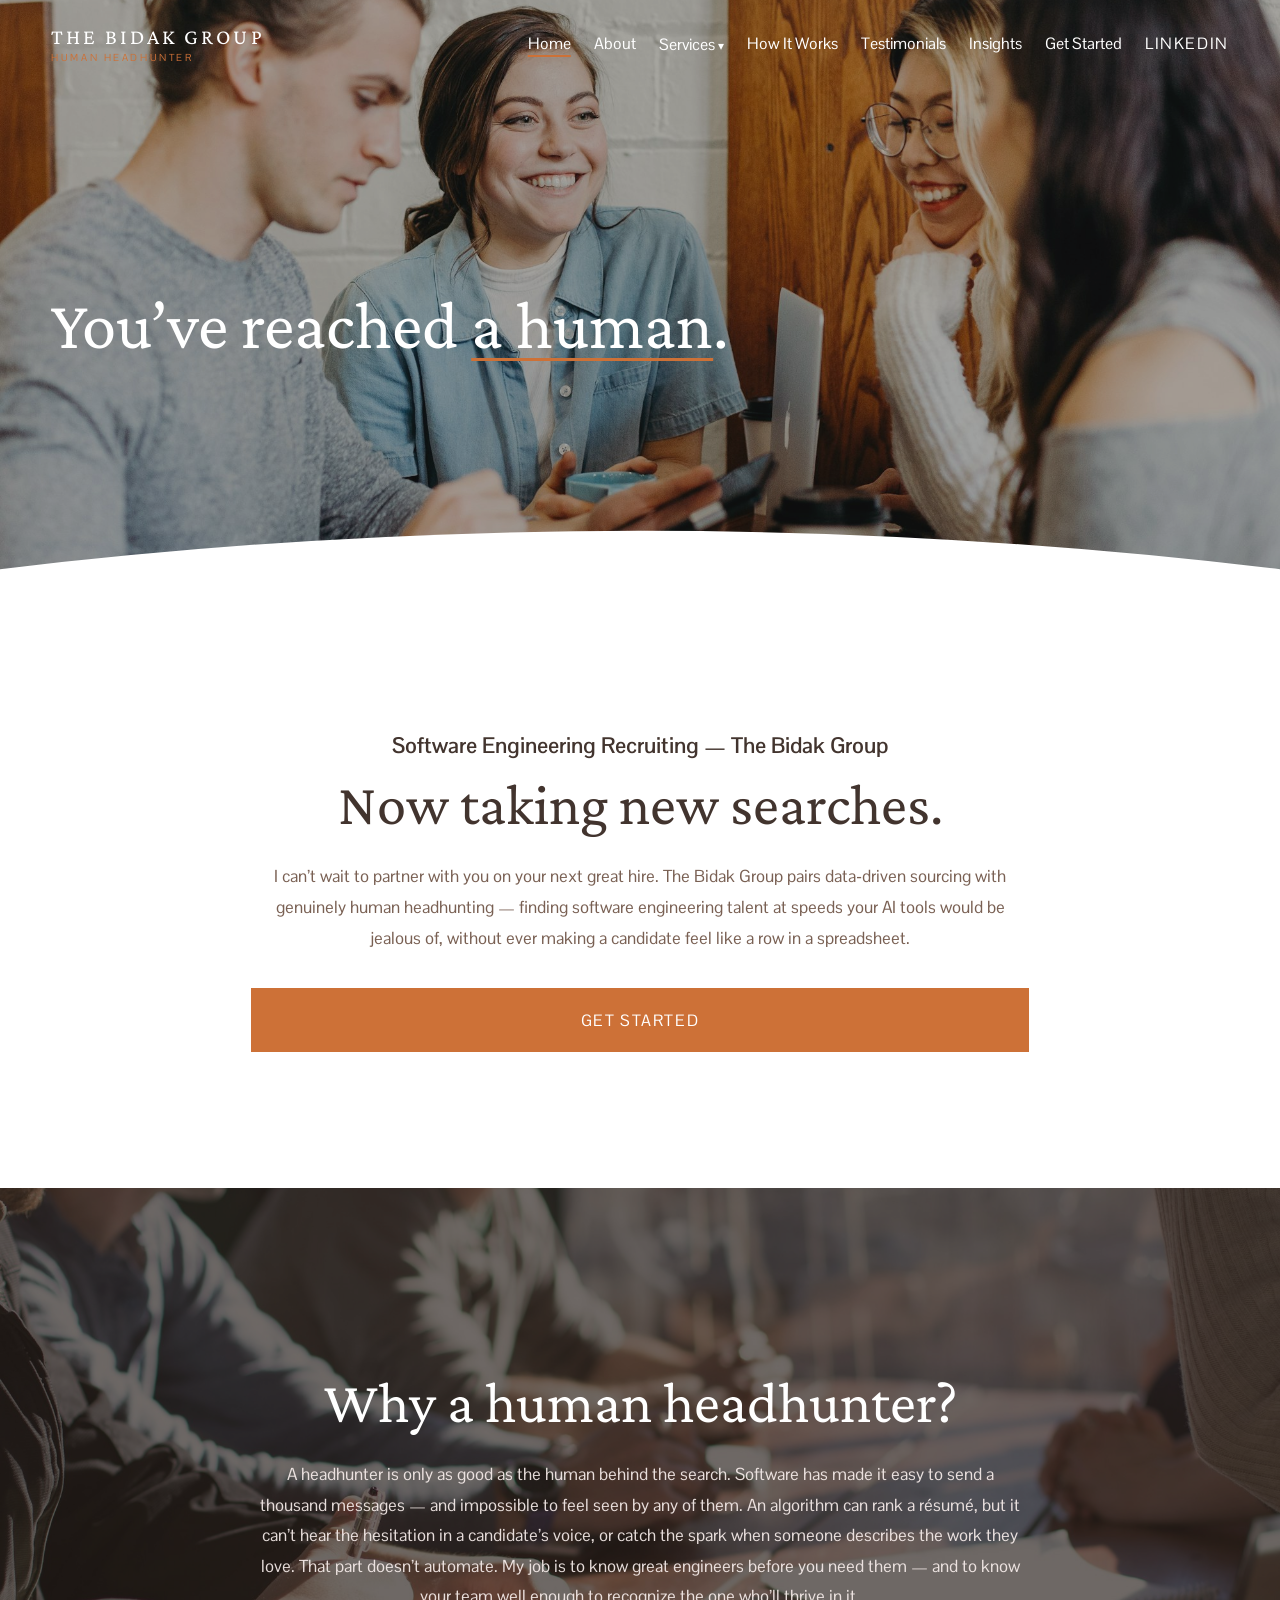
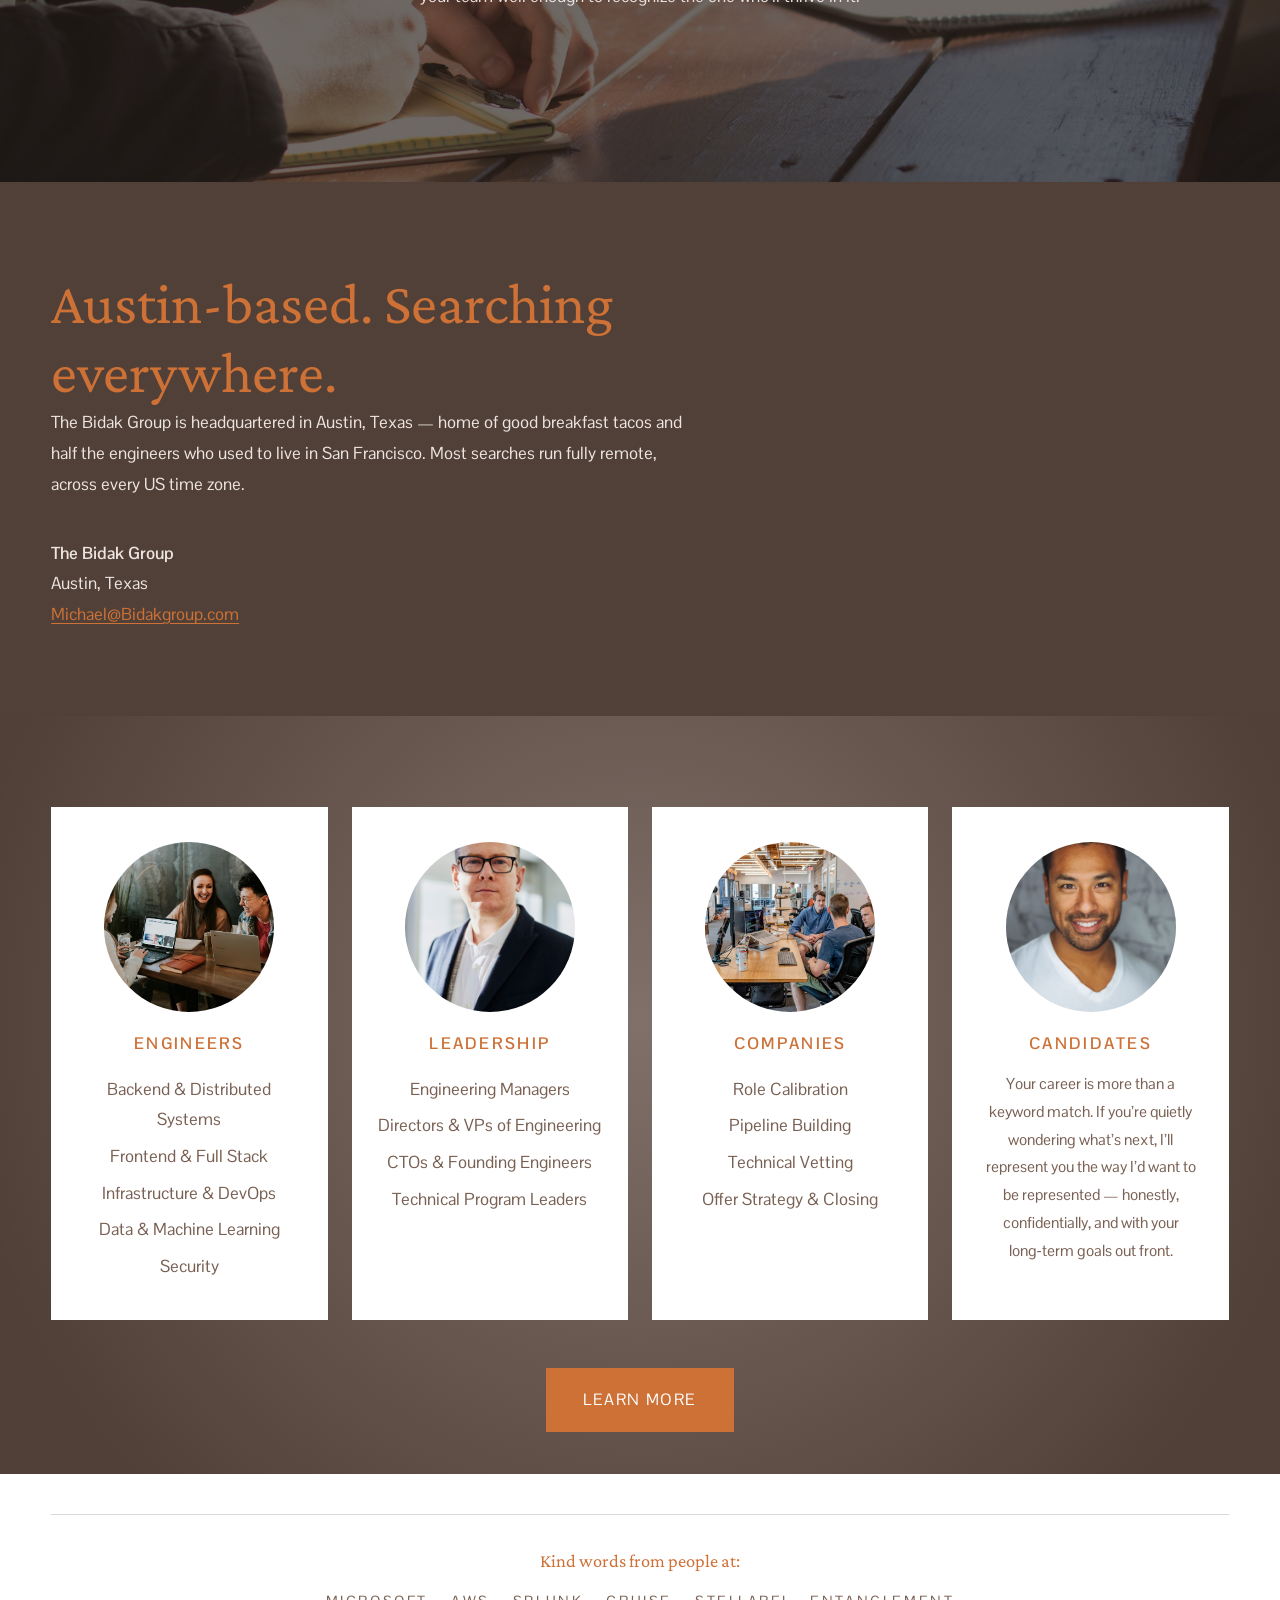
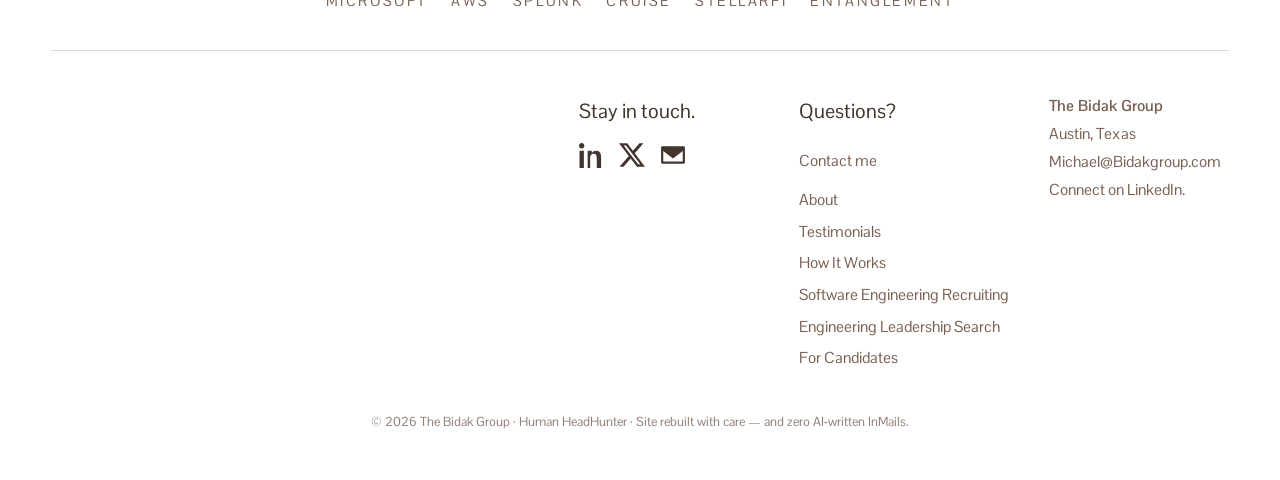
==== index.html @ 0b1980fe "The Bidak Group — new michaelbidak.com in the Embers Counseling visual system 13-page static site: h" ====
<!DOCTYPE html>
<html lang="en">
<head>
  <meta charset="utf-8">
  <meta name="viewport" content="width=device-width, initial-scale=1">
  <title>The Bidak Group | Human HeadHunter — Software Engineering Recruiting</title>
  <meta name="description" content="The Bidak Group pairs data-driven sourcing with genuinely human headhunting to find software engineering talent — engineers, leaders, and teams. Austin-based, searching everywhere.">
  <link rel="icon" type="image/svg+xml" href="assets/favicon.svg">
  <link rel="preconnect" href="https://fonts.googleapis.com">
  <link rel="preconnect" href="https://fonts.gstatic.com" crossorigin>
  <link href="https://fonts.googleapis.com/css2?family=Crimson+Pro:ital,wght@0,400;0,600;1,400&family=Pontano+Sans:wght@400;700&display=swap" rel="stylesheet">
  <link rel="stylesheet" href="styles.css">
</head>
<body>
<a class="skip-link" href="#main">Skip to content</a>

<header class="site-header">
  <div class="header-inner">
    <a class="logo" href="index.html" aria-label="The Bidak Group — home">
      <span class="logo-name">The Bidak Group</span>
      <span class="logo-tag">Human HeadHunter</span>
    </a>
    <button class="nav-toggle" aria-expanded="false" aria-label="Open menu">
      <span></span><span></span>
    </button>
    <nav class="main-nav" aria-label="Main">
      <a href="index.html" aria-current="page">Home</a>
      <a href="about.html">About</a>
      <div class="nav-drop">
        <button type="button" aria-expanded="false" aria-haspopup="true">Services</button>
        <div class="nav-drop-menu">
          <a href="engineering.html">Software Engineering Recruiting</a>
          <a href="leadership.html">Engineering Leadership Search</a>
          <a href="candidates.html">For Candidates</a>
        </div>
      </div>
      <a href="process.html">How It Works</a>
      <a href="testimonials.html">Testimonials</a>
      <a href="insights.html">Insights</a>
      <a href="getstarted.html">Get Started</a>
      <a class="btn btn--outline" href="https://www.linkedin.com/in/michaelbidak/" target="_blank" rel="noopener">LinkedIn</a>
    </nav>
  </div>
</header>

<main id="main">

  <!-- HERO: one-line serif greeting over a warm photo (Embers: "We're glad you're here.") -->
  <section class="band band--med theme-dark has-photo overlay-32 hero--pad-top" style="background-image:url('assets/stock-hero-home.jpg')">
    <div class="band-inner">
      <p class="hero-line">You&rsquo;ve reached <span class="u-underline">a human</span>.</p>
    </div>
    <div class="divider-curve" aria-hidden="true">
      <svg viewBox="0 0 1440 96" preserveAspectRatio="none"><path d="M0,96 L0,64 Q720,-32 1440,64 L1440,96 Z" fill="#ffffff"></path></svg>
    </div>
  </section>

  <!-- INTRO: tiny SEO h1 + big serif h2 (the Embers eyebrow-H1 pattern) -->
  <section class="band band--med theme-white">
    <div class="band-inner stack-center reveal">
      <h1 class="eyebrow-h1">Software Engineering Recruiting &mdash; The Bidak Group</h1>
      <h2>Now taking new searches.</h2>
      <p>I can&rsquo;t wait to partner with you on your next great hire. The Bidak Group pairs
      data&#8209;driven sourcing with genuinely human headhunting &mdash; finding software engineering
      talent at speeds your AI tools would be jealous of, without ever making a candidate feel like
      a row in a spreadsheet.</p>
      <a class="btn" href="getstarted.html">Get Started</a>
    </div>
  </section>

  <!-- WHY: the definitional brand-metaphor band (Embers: "Why Embers?") -->
  <section class="band band--med theme-dark has-photo overlay-68" style="background-image:url('assets/stock-why-band.jpg')">
    <div class="band-inner stack-center reveal">
      <h2>Why a human headhunter?</h2>
      <p>A headhunter is only as good as the human behind the search. Software has made it easy to
      send a thousand messages &mdash; and impossible to feel seen by any of them. An algorithm can
      rank a r&eacute;sum&eacute;, but it can&rsquo;t hear the hesitation in a candidate&rsquo;s
      voice, or catch the spark when someone describes the work they love. That part doesn&rsquo;t
      automate. My job is to know great engineers before you need them &mdash; and to know your team
      well enough to recognize the one who&rsquo;ll thrive in it.</p>
    </div>
  </section>

  <!-- LOCATION: 2-col with embedded map (Embers: "In-person and remote options") -->
  <section class="band band--short theme-wash">
    <div class="band-inner">
      <div class="split split--text-wide">
        <div class="reveal">
          <h2>Austin&#8209;based. Searching everywhere.</h2>
          <p>The Bidak Group is headquartered in Austin, Texas &mdash; home of good breakfast tacos
          and half the engineers who used to live in San Francisco. Most searches run fully remote,
          across every US time zone.</p>
          <p class="gap-top">
            <strong>The Bidak Group</strong><br>
            Austin, Texas<br>
            <a href="mailto:Michael@Bidakgroup.com">Michael@Bidakgroup.com</a>
          </p>
        </div>
        <div class="reveal">
          <iframe class="map-embed" src="https://maps.google.com/maps?q=Austin,+TX&output=embed" title="Map of Austin, Texas" loading="lazy" referrerpolicy="no-referrer-when-downgrade"></iframe>
        </div>
      </div>
    </div>
  </section>

  <!-- SERVICES GRID: 4 white cards, circle photos, cursor-following gradient -->
  <section class="band theme-wash grid-gradient">
    <div class="band-inner">
      <div class="svc-grid">
        <div class="svc-card reveal">
          <img src="assets/stock-circle-engineers.jpg" alt="Two engineers pair-programming at a laptop" width="170" height="170">
          <h3>Engineers</h3>
          <ul>
            <li>Backend &amp; Distributed Systems</li>
            <li>Frontend &amp; Full Stack</li>
            <li>Infrastructure &amp; DevOps</li>
            <li>Data &amp; Machine Learning</li>
            <li>Security</li>
          </ul>
        </div>
        <div class="svc-card reveal">
          <img src="assets/stock-circle-leadership.jpg" alt="An engineering leader in a discussion" width="170" height="170">
          <h3>Leadership</h3>
          <ul>
            <li>Engineering Managers</li>
            <li>Directors &amp; VPs of Engineering</li>
            <li>CTOs &amp; Founding Engineers</li>
            <li>Technical Program Leaders</li>
          </ul>
        </div>
        <div class="svc-card reveal">
          <img src="assets/stock-circle-companies.jpg" alt="A team collaborating in a warm office" width="170" height="170">
          <h3>Companies</h3>
          <ul>
            <li>Role Calibration</li>
            <li>Pipeline Building</li>
            <li>Technical Vetting</li>
            <li>Offer Strategy &amp; Closing</li>
          </ul>
        </div>
        <div class="svc-card reveal">
          <img src="assets/stock-circle-candidates.jpg" alt="A software engineer considering his next move" width="170" height="170">
          <h3>Candidates</h3>
          <p>Your career is more than a keyword match. If you&rsquo;re quietly wondering
          what&rsquo;s next, I&rsquo;ll represent you the way I&rsquo;d want to be represented
          &mdash; honestly, confidentially, and with your long&#8209;term goals out front.</p>
        </div>
      </div>
      <p class="center mt-3 reveal"><a class="btn" href="engineering.html">Learn More</a></p>
    </div>
  </section>

  <!-- FOOTER -->
  <footer class="site-footer">
    <div class="band-inner">
      <hr>
      <div class="foot-trust">
        <h3>Kind words from people at:</h3>
        <div class="foot-wordmarks">
          <a href="testimonials.html">Microsoft</a>
          <a href="testimonials.html">AWS</a>
          <a href="testimonials.html">Splunk</a>
          <a href="testimonials.html">Cruise</a>
          <a href="testimonials.html">StellarFi</a>
          <a href="testimonials.html">Entanglement</a>
        </div>
      </div>
      <hr>
      <div class="foot-cols">
        <div></div>
        <div class="foot-col">
          <p class="big">Stay in touch.</p>
          <div class="social-row">
            <a href="https://www.linkedin.com/in/michaelbidak/" target="_blank" rel="noopener" aria-label="Mike Bidak on LinkedIn">
              <svg viewBox="0 0 24 24" aria-hidden="true"><path d="M4.98 3.5C4.98 4.88 3.87 6 2.5 6S0 4.88 0 3.5 1.12 1 2.5 1s2.48 1.12 2.48 2.5zM.5 8h4V24h-4V8zm7.5 0h3.8v2.2h.05c.53-1 1.83-2.2 3.77-2.2 4.03 0 4.78 2.65 4.78 6.1V24h-4v-8.5c0-2.03-.04-4.64-2.83-4.64-2.83 0-3.27 2.2-3.27 4.5V24H8V8z"/></svg>
            </a>
            <a href="https://twitter.com/MichaelBidak" target="_blank" rel="noopener" aria-label="Mike Bidak on Twitter">
              <svg viewBox="0 0 24 24" aria-hidden="true"><path d="M18.9 1.15h3.68l-8.04 9.19L24 22.85h-7.41l-5.8-7.58-6.64 7.58H.46l8.6-9.83L0 1.15h7.59l5.24 6.93 6.07-6.93zm-1.29 19.5h2.04L6.49 3.24H4.3l13.31 17.41z"/></svg>
            </a>
            <a href="mailto:Michael@Bidakgroup.com" aria-label="Email Mike Bidak">
              <svg viewBox="0 0 24 24" aria-hidden="true"><path d="M2 4h20a1 1 0 0 1 1 1v14a1 1 0 0 1-1 1H2a1 1 0 0 1-1-1V5a1 1 0 0 1 1-1zm10 8.6L3.4 6h17.2L12 12.6zM3 8.24V18h18V8.24l-9 6.9-9-6.9z"/></svg>
            </a>
          </div>
        </div>
        <div class="foot-col">
          <p class="big">Questions?</p>
          <p><a href="getstarted.html">Contact me</a></p>
          <ul>
            <li><a href="about.html">About</a></li>
            <li><a href="testimonials.html">Testimonials</a></li>
            <li><a href="process.html">How It Works</a></li>
            <li><a href="engineering.html">Software Engineering Recruiting</a></li>
            <li><a href="leadership.html">Engineering Leadership Search</a></li>
            <li><a href="candidates.html">For Candidates</a></li>
          </ul>
        </div>
        <div class="foot-col">
          <address>
            <strong>The Bidak Group</strong><br>
            Austin, Texas<br>
            <a href="mailto:Michael@Bidakgroup.com">Michael@Bidakgroup.com</a><br>
            <a href="https://www.linkedin.com/in/michaelbidak/" target="_blank" rel="noopener">Connect on LinkedIn.</a>
          </address>
        </div>
      </div>
      <p class="foot-legal">&copy; 2026 The Bidak Group &middot; Human HeadHunter &middot; Site rebuilt with care &mdash; and zero AI&#8209;written InMails.</p>
    </div>
  </footer>

</main>
<script src="site.js" defer></script>
</body>
</html>
---- styles.css ----
/* ============================================================
   The Bidak Group — michaelbidak.com
   Visual system modeled on emberscounselingaz.com (Squarespace 7.1)
   Palette: ember orange / warm taupe / espresso / blush cream
   Type: Crimson Pro (display serif) + Pontano Sans (body)
   ============================================================ */

:root {
  --accent: hsl(23, 60%, 51%);            /* #CD7136 burnt ember orange */
  --accent-dark: hsl(23, 60%, 42%);
  --text: hsl(21, 19%, 40%);              /* warm taupe body text */
  --text-strong: hsl(19, 18%, 22%);       /* darker taupe for headings on light */
  --dark: hsl(18, 18%, 14%);              /* #2A211D espresso */
  --cream: hsl(15, 40%, 94%);             /* #F6EDEA blush cream */
  --white: #fff;
  --hairline: hsla(21, 19%, 40%, .25);
  --serif: 'Crimson Pro', 'Adonis Web', Georgia, serif;
  --sans: 'Pontano Sans', 'Helvetica Neue', Arial, sans-serif;
  --max-w: 1400px;
  --pad-x: 4vw;
  --header-h: 88px;
}

* { margin: 0; padding: 0; box-sizing: border-box; }

html { scroll-behavior: smooth; }
@media (prefers-reduced-motion: reduce) {
  html { scroll-behavior: auto; }
  *, *::before, *::after { animation: none !important; transition: none !important; }
}

body {
  font-family: var(--sans);
  font-size: 17px;
  line-height: 1.8;
  color: var(--text);
  background: var(--white);
  -webkit-font-smoothing: antialiased;
}

img { max-width: 100%; display: block; }

h1, h2, h3, h4 {
  font-family: var(--serif);
  font-weight: 400;
  line-height: 1.25;
  color: var(--text-strong);
  letter-spacing: 0;
}
h1 { font-size: clamp(2.6rem, 1.2rem + 4.6vw, 6rem); line-height: 1.12; }
h2 { font-size: clamp(2.1rem, 1.1rem + 3.2vw, 4rem); line-height: 1.18; }
h3 { font-size: clamp(1.7rem, 1rem + 2vw, 2.8rem); }
h4 { font-size: 1.6rem; }

p + p { margin-top: 1.2em; }

a { color: var(--accent); text-decoration-thickness: 1px; text-underline-offset: 3px; }
a:hover { color: var(--accent-dark); }

:focus-visible { outline: 3px solid var(--accent); outline-offset: 3px; }

.skip-link {
  position: absolute; left: -9999px; top: 0; z-index: 200;
  background: var(--dark); color: #fff; padding: .8em 1.4em;
}
.skip-link:focus { left: 0; }

/* ---------- Buttons: solid, SQUARE, uppercase, letterspaced ---------- */
.btn {
  display: inline-block;
  font-family: var(--sans);
  font-weight: 400;
  font-size: 1rem;
  line-height: 1.2;
  text-transform: uppercase;
  letter-spacing: .1em;
  text-decoration: none;
  padding: 1.4em 2.34em;
  background: var(--accent);
  color: #fff;
  border: 0;
  border-radius: 0;               /* square — the Embers fingerprint */
  cursor: pointer;
  transition: background .2s ease, transform .2s ease;
}
.btn:hover { background: var(--accent-dark); color: #fff; }
.btn:active { transform: translateY(1px); }
.btn--outline {
  background: transparent;
  border: 2px solid currentColor;
  color: inherit;
  padding: .7em 1.6em;
  font-size: .9rem;
}
.btn--outline:hover { background: rgba(255,255,255,.08); }

/* ---------- Header ---------- */
.site-header {
  position: fixed; inset: 0 0 auto 0; z-index: 100;
  height: var(--header-h);
  display: flex; align-items: center;
  transition: background .25s ease, box-shadow .25s ease, color .25s ease;
  color: #fff;                     /* transparent state over dark heroes */
  background: transparent;
}
.site-header.is-solid,
.site-header.on-light {
  background: var(--white);
  color: var(--text-strong);
  box-shadow: 0 1px 0 var(--hairline);
}
.header-inner {
  width: 100%; max-width: var(--max-w); margin: 0 auto;
  padding: 0 var(--pad-x);
  display: flex; align-items: center; justify-content: space-between; gap: 2rem;
}
.logo { display: block; text-decoration: none; color: inherit; line-height: 1.25; }
.logo .logo-name {
  font-family: var(--serif); font-size: 1.35rem; letter-spacing: .14em;
  text-transform: uppercase; display: block;
}
.logo .logo-tag {
  font-size: .62rem; letter-spacing: .26em; text-transform: uppercase;
  color: var(--accent); display: block; margin-top: .1em;
}
.main-nav { display: flex; align-items: center; gap: clamp(.8rem, 1.8vw, 1.8rem); }
.main-nav > a, .nav-drop > button {
  font-family: var(--sans); font-size: 1rem; color: inherit;
  text-decoration: none; background: none; border: 0; cursor: pointer;
  padding: .3em 0; white-space: nowrap;
}
.main-nav > a:hover, .nav-drop > button:hover { color: var(--accent); }
.main-nav > a[aria-current="page"] {
  text-decoration: underline; text-decoration-color: var(--accent);
  text-decoration-thickness: 2px; text-underline-offset: 6px;
}
.nav-drop { position: relative; }
.nav-drop > button::after { content: " ▾"; font-size: .75em; }
.nav-drop-menu {
  position: absolute; top: calc(100% + 10px); left: 50%; transform: translateX(-50%);
  background: var(--white); color: var(--text);
  min-width: 300px; padding: .6rem 0;
  box-shadow: 0 8px 30px rgba(42,33,29,.18);
  display: none; flex-direction: column;
}
.nav-drop.open .nav-drop-menu,
.nav-drop:focus-within .nav-drop-menu { display: flex; }
@media (hover: hover) { .nav-drop:hover .nav-drop-menu { display: flex; } }
.nav-drop-menu a {
  color: var(--text); text-decoration: none; padding: .55em 1.4em; font-size: .95rem;
}
.nav-drop-menu a:hover { background: var(--cream); color: var(--accent-dark); }

.nav-toggle {
  display: none; background: none; border: 0; cursor: pointer;
  width: 44px; height: 44px; position: relative; color: inherit;
}
.nav-toggle span {
  position: absolute; left: 8px; right: 8px; height: 1.5px; background: currentColor;
  transition: transform .25s ease, opacity .25s ease;
}
.nav-toggle span:nth-child(1) { top: 17px; }
.nav-toggle span:nth-child(2) { top: 26px; }

/* Mobile overlay menu */
@media (max-width: 940px) {
  .main-nav {
    position: fixed; inset: 0; z-index: 90;
    background: var(--dark); color: #fff;
    flex-direction: column; justify-content: center; gap: 1.1rem;
    display: none;
  }
  body.menu-open .main-nav { display: flex; }
  body.menu-open { overflow: hidden; }
  body.menu-open .site-header { background: var(--dark); color: #fff; box-shadow: none; }
  .main-nav > a, .nav-drop > button { font-size: 1.35rem; }
  .nav-drop-menu {
    position: static; transform: none; background: transparent; box-shadow: none;
    display: flex; align-items: center; padding: 0;
  }
  .nav-drop-menu a { color: hsla(15, 40%, 94%, .85); font-size: 1.05rem; }
  .nav-drop-menu a:hover { background: transparent; color: var(--accent); }
  .nav-drop > button { display: none; }
  .nav-toggle { display: block; z-index: 95; }
  body.menu-open .nav-toggle span:nth-child(1) { transform: translateY(4.5px) rotate(45deg); }
  body.menu-open .nav-toggle span:nth-child(2) { transform: translateY(-4.5px) rotate(-45deg); }
  .main-nav .btn--outline { margin-top: 1rem; }
}

/* ---------- Sections: full-bleed alternating theme bands ---------- */
.band { position: relative; }
.band-inner {
  max-width: var(--max-w); margin: 0 auto; padding: 3.3vmax var(--pad-x);
  position: relative; z-index: 2;
}
.band--short .band-inner { min-height: 33vh; display: flex; flex-direction: column; justify-content: center; }
.band--med .band-inner { min-height: 66vh; padding: 6.6vmax var(--pad-x); display: flex; flex-direction: column; justify-content: center; }
.band--tall .band-inner { min-height: 82vh; padding: 6.6vmax var(--pad-x); display: flex; flex-direction: column; justify-content: center; }

.theme-white { background: var(--white); }
.theme-cream { background: var(--cream); }
.theme-dark { background: var(--dark); color: hsla(15, 40%, 94%, .92); }
.theme-dark h1, .theme-dark h2, .theme-dark h3, .theme-dark h4 { color: #fff; }
.theme-wash { background: linear-gradient(hsla(21,19%,40%,.49), hsla(21,19%,40%,.49)), var(--dark); color: hsla(15, 40%, 94%, .95); }
.theme-wash h1, .theme-wash h2, .theme-wash h3 { color: var(--accent); }
.theme-wash h4 { color: #fff; }
.theme-bright { background: var(--accent); color: #fff; }
.theme-bright h1, .theme-bright h2, .theme-bright h3, .theme-bright h4 { color: #fff; }
.theme-bright a { color: #fff; text-decoration: underline; }
.theme-dark a:not(.btn), .theme-wash a:not(.btn) { color: var(--accent); }
.theme-dark .band-inner a:not(.btn):hover, .theme-wash .band-inner a:not(.btn):hover { color: hsl(23, 70%, 62%); }

/* Photo bands: bg image + espresso overlay */
.has-photo { background-size: cover; background-position: center; }
.has-photo::before {
  content: ""; position: absolute; inset: 0; background: var(--dark); z-index: 1;
}
.overlay-32::before { opacity: .32; }
.overlay-40::before { opacity: .40; }
.overlay-50::before { opacity: .50; }
.overlay-68::before { opacity: .68; }

/* Hero display line (the one-liner greeting) */
.hero-line {
  font-family: var(--serif); font-weight: 400; color: #fff;
  font-size: clamp(2.6rem, 1.4rem + 4.8vw, 4.3rem); line-height: 1.15;
}
.hero-line .u-underline {
  text-decoration: underline; text-decoration-color: var(--accent);
  text-decoration-thickness: 3px; text-underline-offset: .14em;
}
.hero--pad-top .band-inner { padding-top: calc(var(--header-h) + 4vmax); }

/* Curved bottom divider (Embers hero SVG divider) */
.divider-curve { position: absolute; left: 0; right: 0; bottom: -1px; z-index: 3; line-height: 0; }
.divider-curve svg { width: 100%; height: 6vw; min-height: 40px; display: block; }

/* Eyebrow H1 pattern: SEO h1 styled tiny, serif h2 is the visual headline */
.eyebrow-h1 {
  font-family: var(--sans); font-weight: 700; font-size: 22px;
  letter-spacing: 0; line-height: 1.4; color: var(--text-strong);
}
.theme-dark .eyebrow-h1, .theme-wash .eyebrow-h1 { color: #fff; }
.u-eyebrow {
  font-family: var(--sans); font-size: .85rem; text-transform: uppercase;
  letter-spacing: .22em; color: var(--accent); font-weight: 700;
}

/* Marker highlight (service-page H2 fingerprint) */
.u-marker {
  background: var(--accent); color: var(--dark);
  padding: 0 .18em; box-decoration-break: clone; -webkit-box-decoration-break: clone;
}

/* Hand-drawn accent underline for names/attributions */
.u-name-underline {
  background-image: linear-gradient(100deg, transparent 2%, var(--accent) 2.5%, var(--accent) 97%, transparent 98%);
  background-repeat: no-repeat; background-size: 100% 6px; background-position: 0 92%;
  padding: 0 .15em .12em;
}

/* Centered narrow text stack */
.stack-center { text-align: center; max-width: 880px; margin-left: auto; margin-right: auto; }
.stack-center .btn { margin-top: 2.2rem; }
.stack-center h2 { margin-top: .6rem; }
.stack-center p { margin-top: 1.4rem; }
.narrow { max-width: 720px; margin-left: auto; margin-right: auto; }

/* 2-col splits */
.split { display: grid; grid-template-columns: 1fr 1fr; gap: clamp(2rem, 5vw, 5.5rem); align-items: center; }
.split--text-wide { grid-template-columns: 1.15fr .85fr; }
.split img { width: 100%; height: 100%; max-height: 640px; object-fit: cover; }
@media (max-width: 880px) { .split, .split--text-wide { grid-template-columns: 1fr; } }

/* Offset accent frame behind a photo (service-page step section) */
.offset-frame { position: relative; }
.offset-frame::before {
  content: ""; position: absolute; inset: auto -18px -18px auto;
  top: -18px; left: -18px; right: 18px; bottom: 18px;
  background: var(--accent); z-index: 0;
}
.offset-frame img { position: relative; z-index: 1; }

/* ---------- Services grid (home): white cards, circle photos, cursor gradient ---------- */
.grid-gradient {
  background:
    radial-gradient(1100px circle at var(--mx, 50%) var(--my, 40%),
      hsla(15, 40%, 94%, .28), transparent 62%),
    linear-gradient(hsla(21,19%,40%,.49), hsla(21,19%,40%,.49)), var(--dark);
}
.svc-grid {
  display: grid; grid-template-columns: repeat(4, 1fr); gap: 24px; margin-top: 3rem;
}
@media (max-width: 1080px) { .svc-grid { grid-template-columns: repeat(2, 1fr); } }
@media (max-width: 620px) { .svc-grid { grid-template-columns: 1fr; } }
.svc-card { background: var(--white); color: var(--text); padding: 2.2rem 1.6rem; text-align: center; }
.svc-card img {
  width: 170px; height: 170px; border-radius: 50%; object-fit: cover; margin: 0 auto 1.4rem;
}
.svc-card h3 {
  font-family: var(--sans); font-size: 1.02rem; font-weight: 700;
  text-transform: uppercase; letter-spacing: .14em; color: var(--accent);
  margin-bottom: 1rem;
}
.svc-card ul { list-style: none; }
.svc-card li { padding: .18em 0; }
.svc-card p { font-size: .97rem; text-align: center; }

/* ---------- Pipe list (Embers rates-list fingerprint) ---------- */
.pipe-list { list-style: none; text-align: center; margin: 2.4rem 0; }
.pipe-list li { padding: .5em 0; border-bottom: 1px solid transparent; font-size: 1.08rem; }
.pipe-list .pipe { color: var(--accent); padding: 0 .6em; }
.pipe-list strong { color: var(--text-strong); font-weight: 700; }
.theme-bright .pipe-list strong { color: #fff; }

/* ---------- Accordion (3-step process) ---------- */
.accordion { border-top: 1px solid var(--hairline); }
.acc-item { border-bottom: 1px solid var(--hairline); }
.acc-btn {
  width: 100%; display: flex; justify-content: space-between; align-items: center; gap: 1rem;
  background: none; border: 0; cursor: pointer; text-align: left;
  font-family: var(--serif); font-size: 1.45rem; color: var(--text-strong);
  padding: 1.1em 0;
}
.acc-btn .acc-icon { font-family: var(--sans); font-size: 1.5rem; color: var(--accent); line-height: 1; flex: none; }
.acc-panel { overflow: hidden; max-height: 0; transition: max-height .35s ease; }
.acc-panel-inner { padding: 0 0 1.6em; }
.acc-item.open .acc-panel { max-height: 400px; }

/* ---------- Quote cards (testimonials) ---------- */
.quote-cols { columns: 2 420px; column-gap: 24px; margin-top: 3rem; }
.quote-card {
  background: var(--cream); padding: 2.4rem 2.2rem; margin-bottom: 24px;
  break-inside: avoid;
}
.quote-card .qmark {
  font-family: var(--serif); font-size: 4rem; line-height: .6; color: var(--accent);
  display: block; margin-bottom: 1rem;
}
.quote-card blockquote p { font-size: 1.02rem; }
.quote-card figcaption { margin-top: 1.6rem; font-weight: 700; color: var(--text-strong); }
.quote-card details summary {
  cursor: pointer; color: var(--accent); margin-top: 1rem; font-weight: 700;
  list-style: none;
}
.quote-card details summary::-webkit-details-marker { display: none; }

/* ---------- Forms (Embers: solid near-white fields, square, labels above) ---------- */
.form-grid { display: grid; gap: 20px; }
.form-row-2 { display: grid; grid-template-columns: 1fr 1fr; gap: 10px; }
@media (max-width: 560px) { .form-row-2 { grid-template-columns: 1fr; } }
.field label {
  display: block; font-size: .95rem; margin-bottom: .45em; color: inherit;
}
.field .req { color: var(--accent); }
.field input, .field textarea {
  width: 100%; background: #fafafa; border: 1px solid hsla(21,19%,20%,.35);
  border-radius: 0; padding: 12px 10px; font-family: var(--sans); font-size: 1rem;
  color: var(--text-strong);
}
.field input:focus, .field textarea:focus { outline: 3px solid var(--accent); outline-offset: 1px; }
.field textarea { min-height: 140px; resize: vertical; }
.sub-label { font-size: .8rem; opacity: .75; margin-top: .35em; }

/* ---------- Blog / insights ---------- */
.post-grid { display: grid; grid-template-columns: 1fr 1fr; gap: clamp(2rem, 6vw, 8rem); }
@media (max-width: 880px) { .post-grid { grid-template-columns: 1fr; } }
.post-card { text-align: center; }
.post-card a.card-img { display: block; }
.post-card img { width: 100%; aspect-ratio: 3 / 2; object-fit: cover; }
.post-meta {
  font-size: .85rem; text-transform: uppercase; letter-spacing: .12em;
  margin: 1.4rem 0 .5rem; color: var(--text);
}
.post-meta a { color: var(--accent); text-decoration: none; }
.post-card h2 { font-size: clamp(1.6rem, 1.2rem + 1.4vw, 2.3rem); }
.post-card h2 a { color: var(--text-strong); text-decoration: none; }
.post-card h2 a:hover { color: var(--accent-dark); }
.read-more {
  display: inline-block; margin-top: 1rem; text-transform: uppercase;
  letter-spacing: .14em; font-size: .85rem; text-decoration: none;
}
.article { max-width: 720px; margin: 0 auto; }
.article h1 { font-size: clamp(2.2rem, 1.4rem + 2.8vw, 3.6rem); }
.article h3 { margin-top: 2.2em; margin-bottom: .5em; }
.article hr { border: 0; border-top: 1px solid var(--hairline); margin: 2.5em 0; }
.article .post-meta { margin-top: 1rem; }

/* ---------- Footer ---------- */
.site-footer { background: var(--white); color: var(--text); font-size: .97rem; }
.site-footer .band-inner { padding-top: 2.5rem; padding-bottom: 2.5rem; }
.site-footer hr { border: 0; border-top: 1px solid var(--hairline); margin: 0; }
.foot-trust { text-align: center; padding: 2.2rem 0; }
.foot-trust h3 {
  font-size: 1.15rem; color: var(--accent); font-family: var(--serif); margin-bottom: 1rem;
}
.foot-wordmarks {
  display: flex; flex-wrap: wrap; justify-content: center; gap: .4em 1.6em;
  text-transform: uppercase; letter-spacing: .18em; font-size: .9rem;
}
.foot-wordmarks a { color: var(--text); text-decoration: none; }
.foot-wordmarks a:hover { color: var(--accent); }
.foot-cols {
  display: grid; grid-template-columns: 1fr repeat(3, minmax(180px, auto));
  gap: 2.5rem; padding: 2.6rem 0 1rem; align-items: start;
}
.foot-cols > div:first-child { min-height: 1px; } /* intentional empty left half (Embers quirk) */
@media (max-width: 880px) { .foot-cols { grid-template-columns: 1fr 1fr; } .foot-cols > div:first-child { display: none; } }
@media (max-width: 560px) { .foot-cols { grid-template-columns: 1fr; } }
.foot-col .big { font-size: 1.25rem; color: var(--text-strong); }
.foot-col ul { list-style: none; margin-top: .6rem; }
.foot-col li { padding: .12em 0; }
.foot-col a { color: var(--text); text-decoration: none; }
.foot-col a:hover { color: var(--accent); }
.foot-col address { font-style: normal; }
.social-row { display: flex; gap: .9rem; margin-top: .8rem; }
.social-row a { color: var(--text-strong); }
.social-row a:hover { color: var(--accent); }
.social-row svg { width: 26px; height: 26px; fill: currentColor; }
.theme-dark .social-row a, .theme-wash .social-row a { color: #fff; }
.foot-legal { text-align: center; font-size: .8rem; padding: 1.2rem 0 .4rem; opacity: .8; }

/* Map iframe */
.map-embed { width: 100%; max-width: 600px; height: 450px; border: 0; border-radius: 8px; display: block; }

/* ---------- Reveal on scroll ---------- */
.reveal { opacity: 0; transform: translateY(12px); transition: opacity .6s ease, transform .6s ease; }
.reveal.in-view { opacity: 1; transform: none; }
@media (prefers-reduced-motion: reduce) { .reveal { opacity: 1; transform: none; } }

/* ---------- Utilities ---------- */
.center { text-align: center; }
.mt-1 { margin-top: 1rem; } .mt-2 { margin-top: 2rem; } .mt-3 { margin-top: 3rem; }
.gap-top { margin-top: 2.4rem; }
main { display: block; }
.photo-row { display: grid; grid-template-columns: repeat(3, 1fr); gap: 14px; margin-top: 2.4rem; }
@media (max-width: 620px) { .photo-row { grid-template-columns: 1fr; } }
.photo-row img { width: 100%; aspect-ratio: 4 / 3; object-fit: cover; }
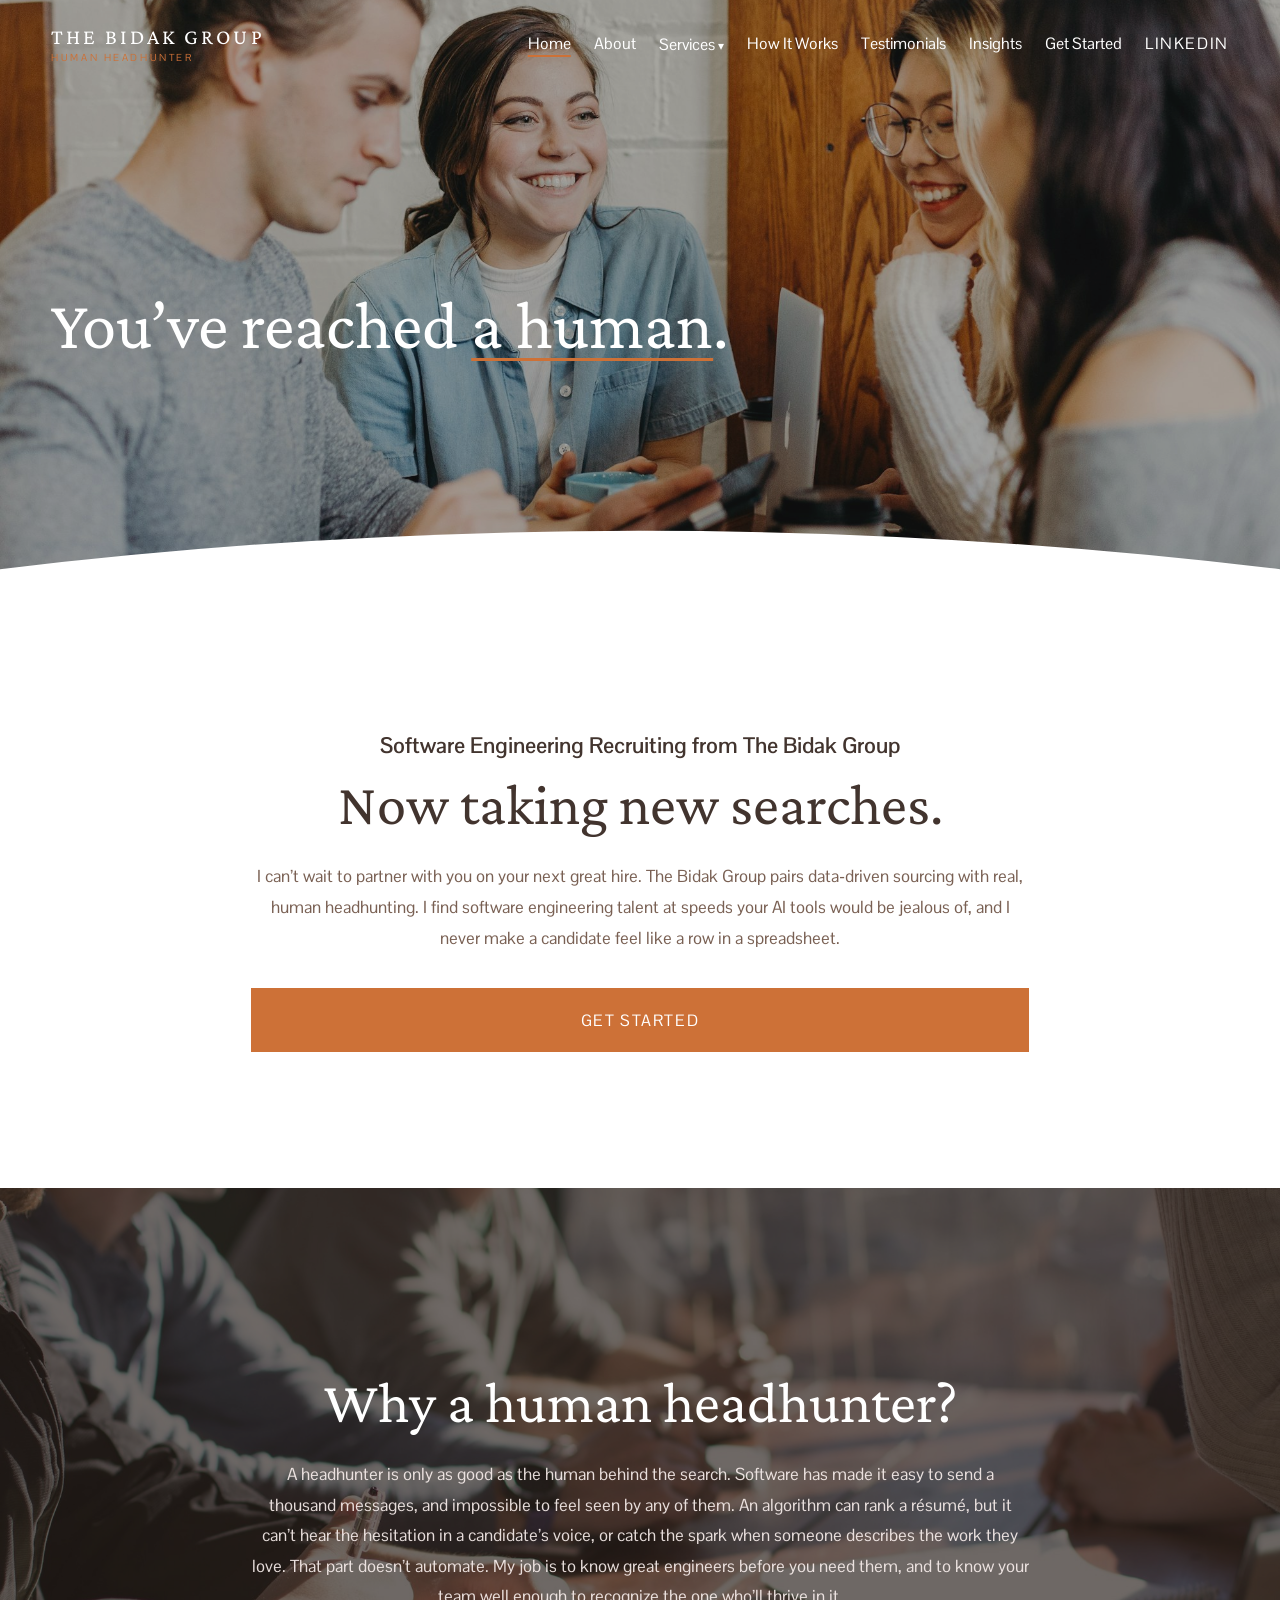
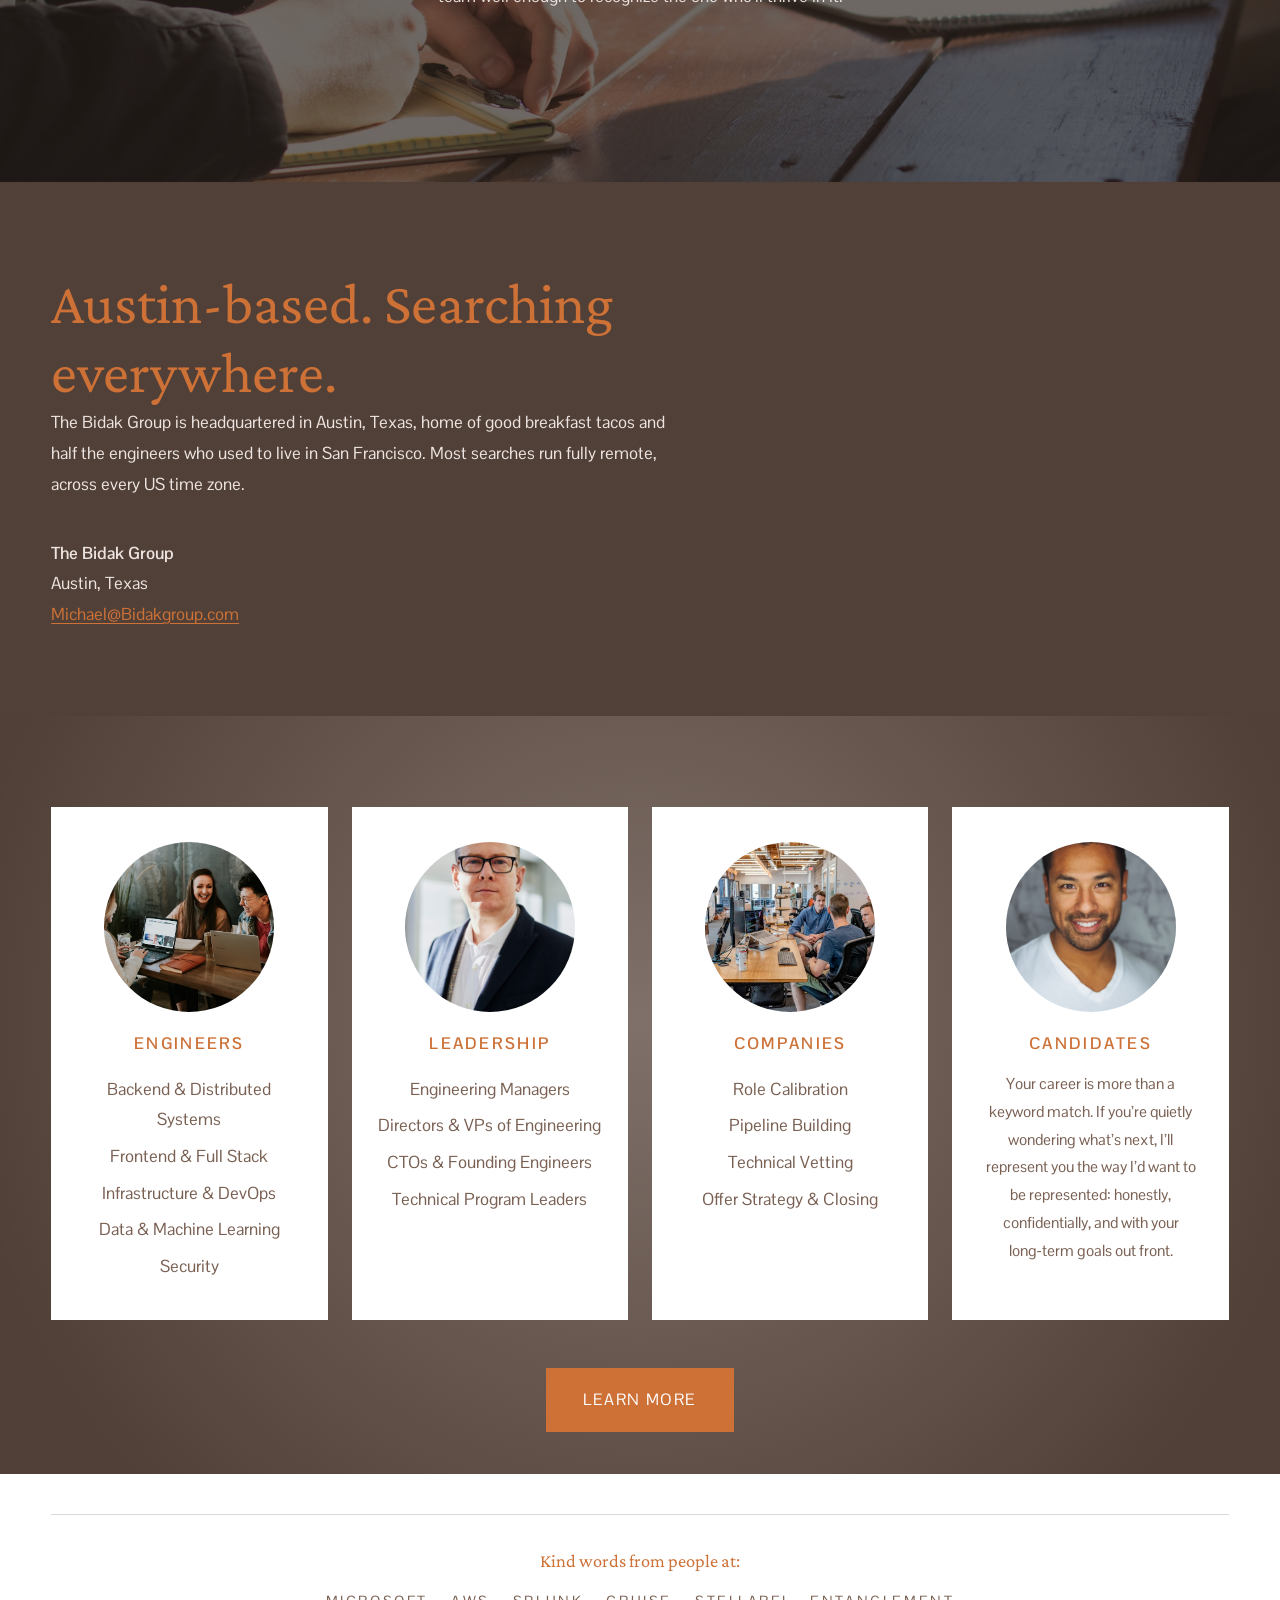
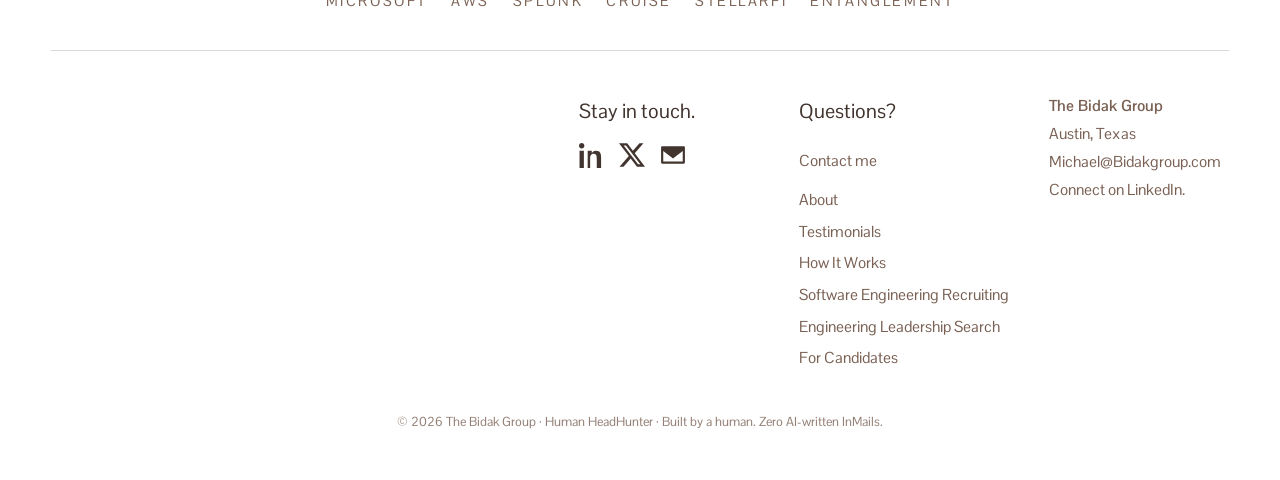
==== commit 42a9312e: "Rewrite copy to remove AI tells (em dashes, 'genuinely', punchy fragments) Kept verbatim client test" ====
--- a/index.html
+++ b/index.html
@@ -3,8 +3,8 @@
 <head>
   <meta charset="utf-8">
   <meta name="viewport" content="width=device-width, initial-scale=1">
-  <title>The Bidak Group | Human HeadHunter — Software Engineering Recruiting</title>
-  <meta name="description" content="The Bidak Group pairs data-driven sourcing with genuinely human headhunting to find software engineering talent — engineers, leaders, and teams. Austin-based, searching everywhere.">
+  <title>The Bidak Group | Software Engineering Recruiting</title>
+  <meta name="description" content="The Bidak Group pairs data-driven sourcing with real, human headhunting to find software engineering talent. Engineers, leaders, and whole teams. Austin-based, searching everywhere.">
   <link rel="icon" type="image/svg+xml" href="assets/favicon.svg">
   <link rel="preconnect" href="https://fonts.googleapis.com">
   <link rel="preconnect" href="https://fonts.gstatic.com" crossorigin>
@@ -16,7 +16,7 @@
 
 <header class="site-header">
   <div class="header-inner">
-    <a class="logo" href="index.html" aria-label="The Bidak Group — home">
+    <a class="logo" href="index.html" aria-label="The Bidak Group, home">
       <span class="logo-name">The Bidak Group</span>
       <span class="logo-tag">Human HeadHunter</span>
     </a>
@@ -58,11 +58,11 @@
   <!-- INTRO: tiny SEO h1 + big serif h2 (the Embers eyebrow-H1 pattern) -->
   <section class="band band--med theme-white">
     <div class="band-inner stack-center reveal">
-      <h1 class="eyebrow-h1">Software Engineering Recruiting &mdash; The Bidak Group</h1>
+      <h1 class="eyebrow-h1">Software Engineering Recruiting from The Bidak Group</h1>
       <h2>Now taking new searches.</h2>
       <p>I can&rsquo;t wait to partner with you on your next great hire. The Bidak Group pairs
-      data&#8209;driven sourcing with genuinely human headhunting &mdash; finding software engineering
-      talent at speeds your AI tools would be jealous of, without ever making a candidate feel like
+      data&#8209;driven sourcing with real, human headhunting. I find software engineering
+      talent at speeds your AI tools would be jealous of, and I never make a candidate feel like
       a row in a spreadsheet.</p>
       <a class="btn" href="getstarted.html">Get Started</a>
     </div>
@@ -73,10 +73,10 @@
     <div class="band-inner stack-center reveal">
       <h2>Why a human headhunter?</h2>
       <p>A headhunter is only as good as the human behind the search. Software has made it easy to
-      send a thousand messages &mdash; and impossible to feel seen by any of them. An algorithm can
+      send a thousand messages, and impossible to feel seen by any of them. An algorithm can
       rank a r&eacute;sum&eacute;, but it can&rsquo;t hear the hesitation in a candidate&rsquo;s
       voice, or catch the spark when someone describes the work they love. That part doesn&rsquo;t
-      automate. My job is to know great engineers before you need them &mdash; and to know your team
+      automate. My job is to know great engineers before you need them, and to know your team
       well enough to recognize the one who&rsquo;ll thrive in it.</p>
     </div>
   </section>
@@ -87,7 +87,7 @@
       <div class="split split--text-wide">
         <div class="reveal">
           <h2>Austin&#8209;based. Searching everywhere.</h2>
-          <p>The Bidak Group is headquartered in Austin, Texas &mdash; home of good breakfast tacos
+          <p>The Bidak Group is headquartered in Austin, Texas, home of good breakfast tacos
           and half the engineers who used to live in San Francisco. Most searches run fully remote,
           across every US time zone.</p>
           <p class="gap-top">
@@ -142,8 +142,8 @@
           <img src="assets/stock-circle-candidates.jpg" alt="A software engineer considering his next move" width="170" height="170">
           <h3>Candidates</h3>
           <p>Your career is more than a keyword match. If you&rsquo;re quietly wondering
-          what&rsquo;s next, I&rsquo;ll represent you the way I&rsquo;d want to be represented
-          &mdash; honestly, confidentially, and with your long&#8209;term goals out front.</p>
+          what&rsquo;s next, I&rsquo;ll represent you the way I&rsquo;d want to be represented:
+          honestly, confidentially, and with your long&#8209;term goals out front.</p>
         </div>
       </div>
       <p class="center mt-3 reveal"><a class="btn" href="engineering.html">Learn More</a></p>
@@ -203,7 +203,7 @@
           </address>
         </div>
       </div>
-      <p class="foot-legal">&copy; 2026 The Bidak Group &middot; Human HeadHunter &middot; Site rebuilt with care &mdash; and zero AI&#8209;written InMails.</p>
+      <p class="foot-legal">&copy; 2026 The Bidak Group &middot; Human HeadHunter &middot; Built by a human. Zero AI-written InMails.</p>
     </div>
   </footer>
 
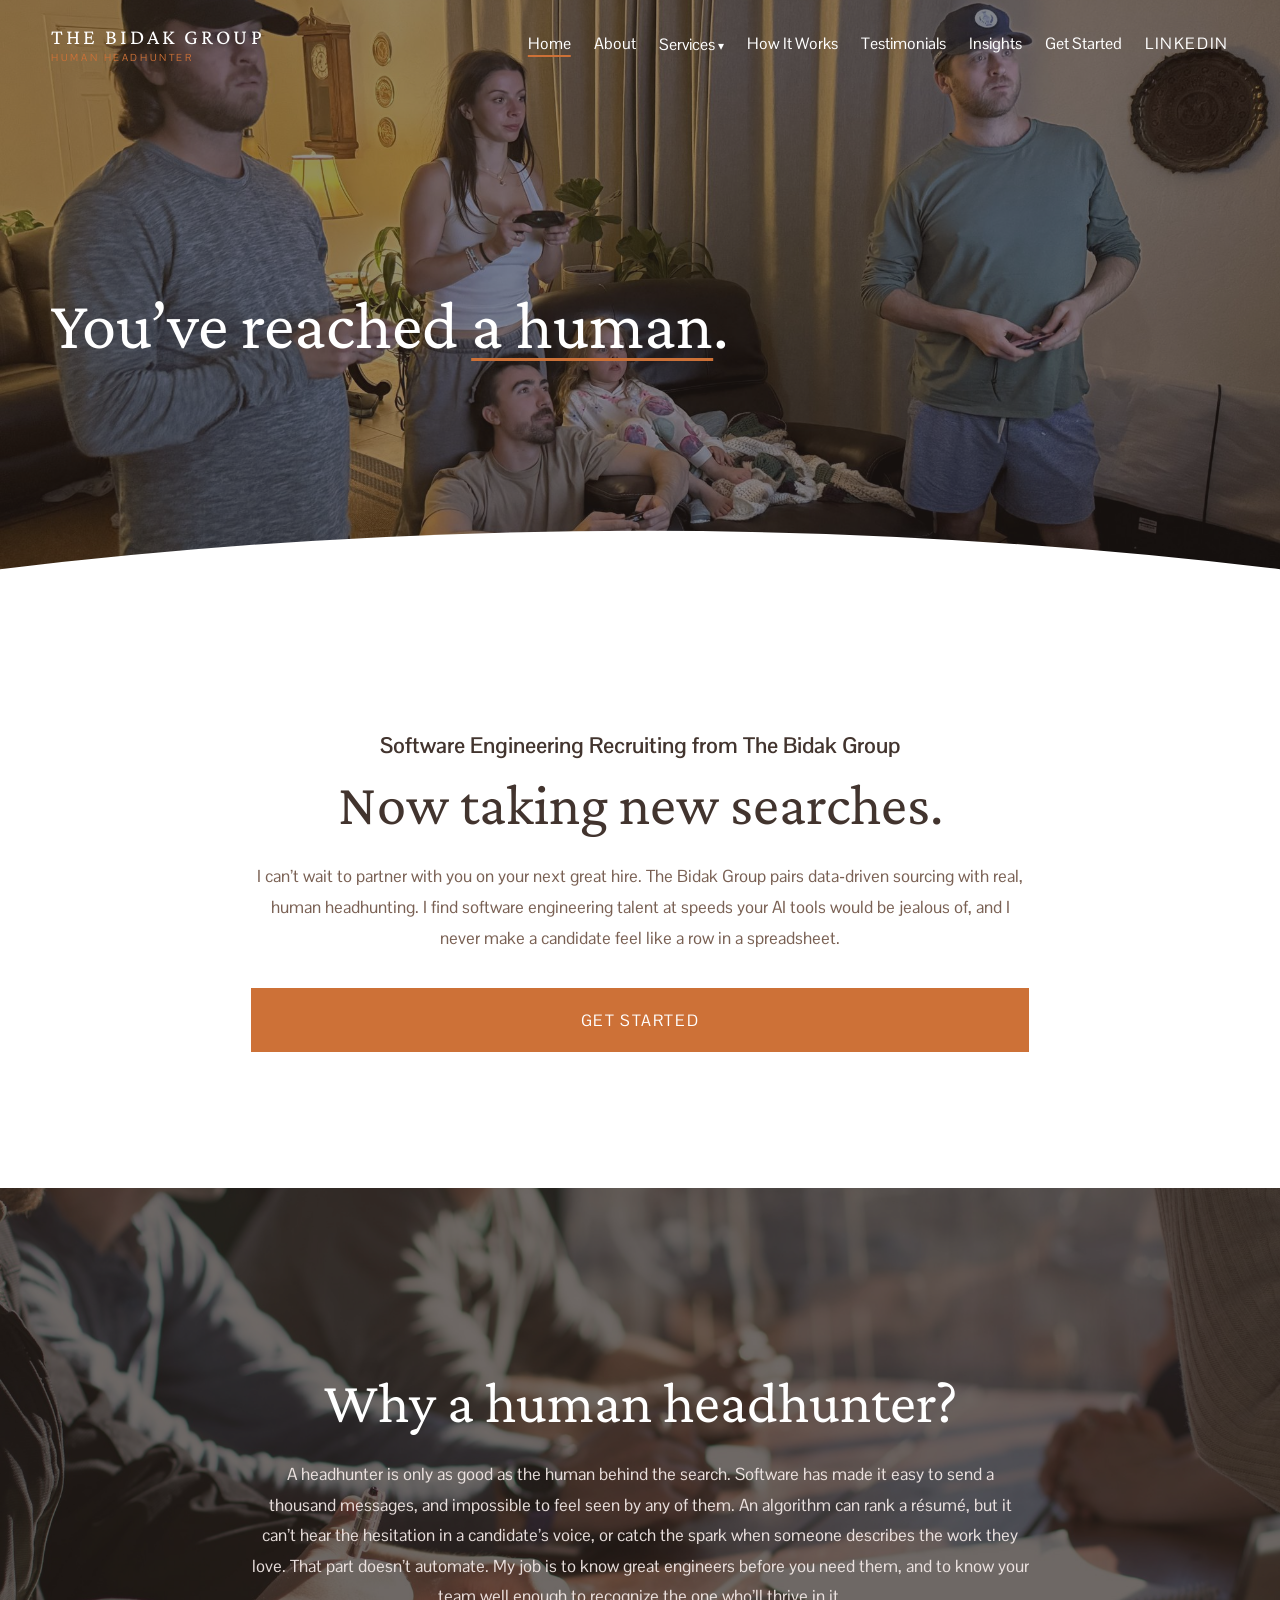
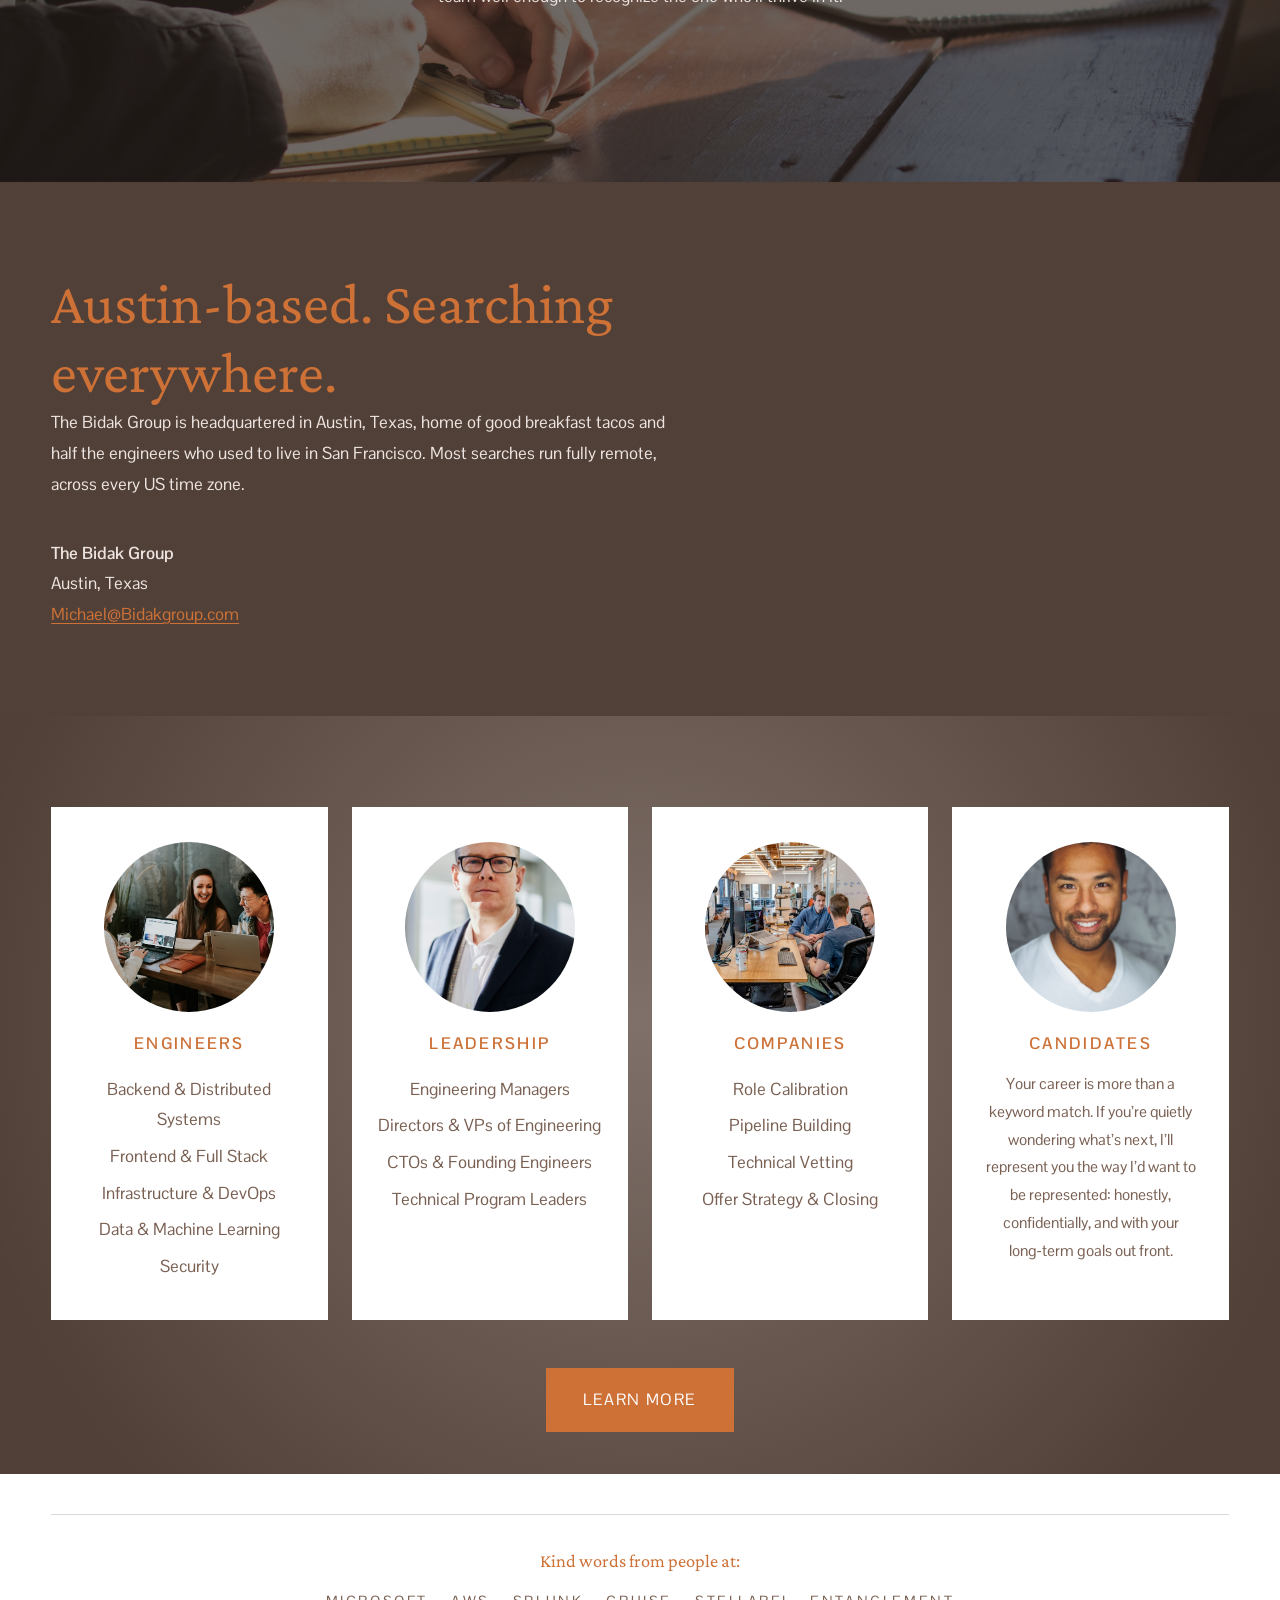
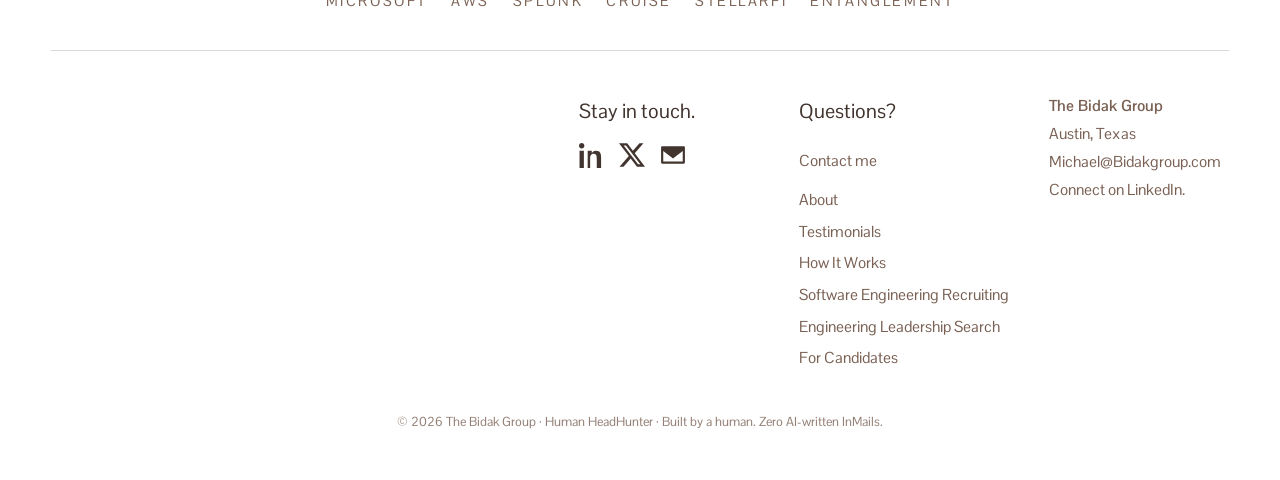
==== commit 0b2daf25: "Swap in Mike's real family photos (homepage hero + About page) Auto-oriented, resized for web. Homep" ====
--- a/index.html
+++ b/index.html
@@ -46,7 +46,7 @@
 <main id="main">
 
   <!-- HERO: one-line serif greeting over a warm photo (Embers: "We're glad you're here.") -->
-  <section class="band band--med theme-dark has-photo overlay-32 hero--pad-top" style="background-image:url('assets/stock-hero-home.jpg')">
+  <section class="band band--med theme-dark has-photo overlay-50 hero--pad-top" style="background-image:url('assets/mike-hero-home.jpg')">
     <div class="band-inner">
       <p class="hero-line">You&rsquo;ve reached <span class="u-underline">a human</span>.</p>
     </div>
